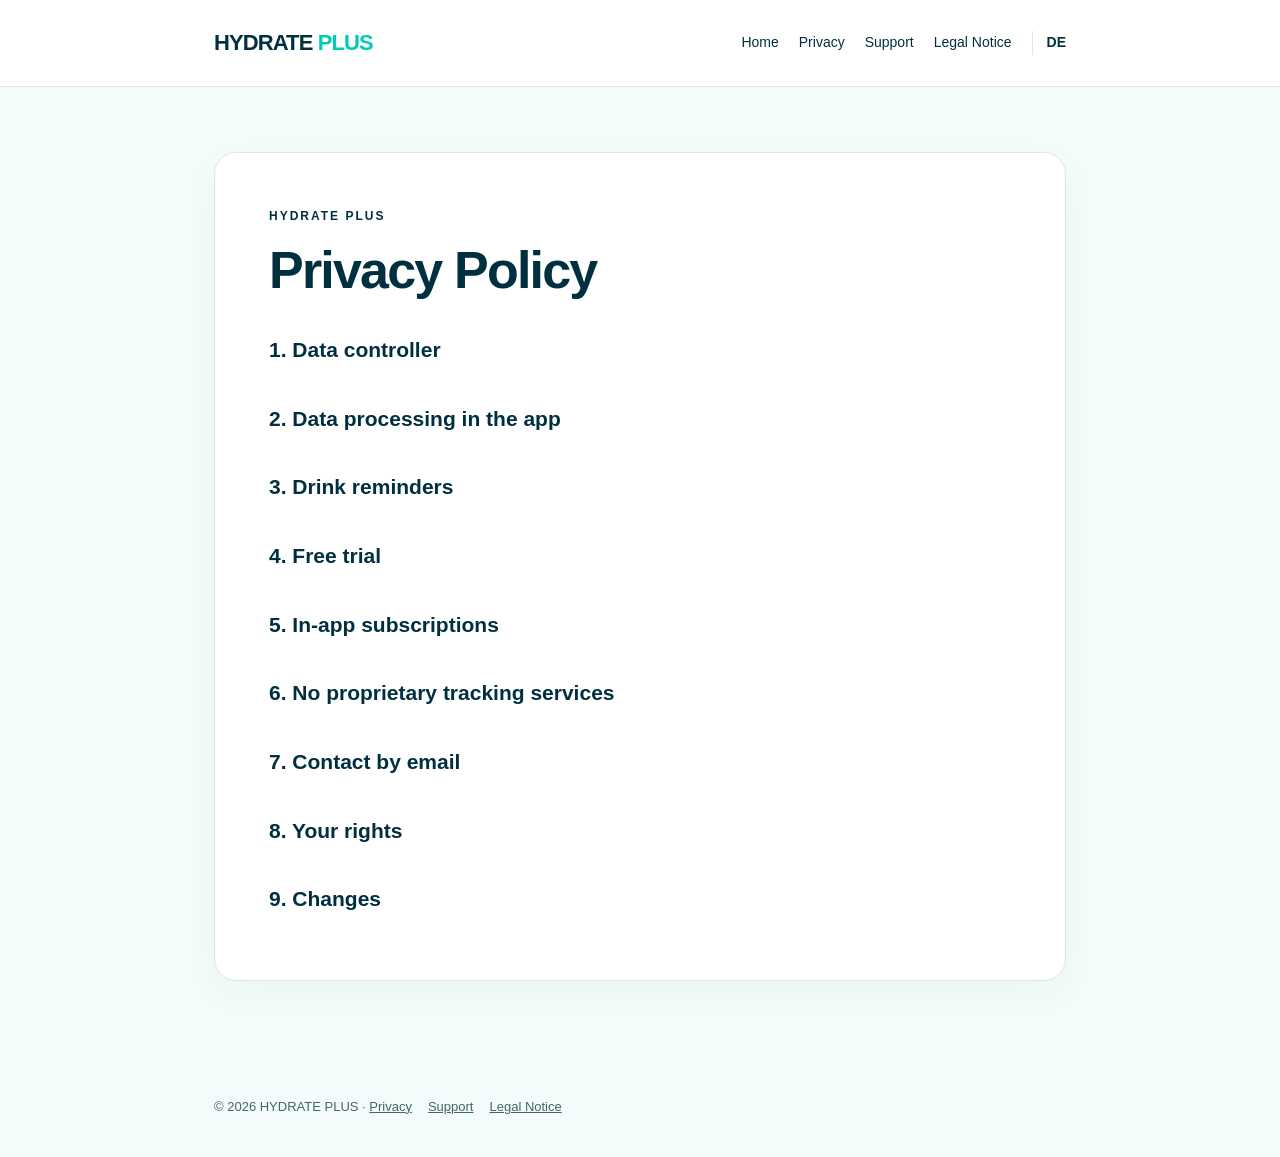
==== datenschutz-en.html @ d73ad5c0 "Add files via upload" ====
<!doctype html>
<!DOCTYPE html>

<!DOCTYPE html>

<html lang="en"><head><meta charset="utf-8"/><meta content="width=device-width,initial-scale=1" name="viewport"/><meta content="light" name="color-scheme"/><meta content="HYDRATE PLUS – Track your daily hydration." name="description"/><title>Privacy | HYDRATE PLUS</title><link href="style.css" rel="stylesheet"/></head><body><header><div class="wrap nav"><a class="brand" href="index-en.html">HYDRATE <span>PLUS</span></a><nav aria-label="Navigation"><a href="index-en.html">Home</a><a href="datenschutz-en.html">Privacy</a><a href="support-en.html">Support</a><a href="impressum-en.html">Legal Notice</a><a aria-label="Deutsch" class="language-switch" href="datenschutz.html">DE</a></nav></div></header><main><div class="wrap"><article class="card"><div class="eyebrow">HYDRATE PLUS</div><h1>Privacy Policy</h1><h2>1. Data controller</h2><h2>2. Data processing in the app</h2><h2>3. Drink reminders</h2><h2>4. Free trial</h2><h2>5. In-app subscriptions</h2><h2>6. No proprietary tracking services</h2><h2>7. Contact by email</h2><h2>8. Your rights</h2><h2>9. Changes</h2></article></div></main><footer><div class="wrap">© 2026 HYDRATE PLUS · <a href="datenschutz-en.html">Privacy</a><a href="support-en.html">Support</a><a href="impressum-en.html">Legal Notice</a></div></footer></body></html>
---- style.css ----
:root{--green:#003040;--orange:#00CDB8;--ink:#003040;--muted:#46656A;--bg:#F3FCFA;--line:#D6EBE8}*{box-sizing:border-box}body{margin:0;font-family:-apple-system,BlinkMacSystemFont,"Helvetica Neue",Arial,sans-serif;background:var(--bg);color:var(--ink);line-height:1.65}header{background:#fff;border-bottom:1px solid var(--line)}.wrap{max-width:900px;margin:auto;padding:0 24px}.nav{display:flex;justify-content:space-between;align-items:center;gap:18px;min-height:86px;flex-wrap:wrap}.brand{font-size:22px;font-weight:850;letter-spacing:-.9px;color:var(--green);text-decoration:none}.brand span{color:var(--orange)}nav{display:flex;gap:20px;flex-wrap:wrap}nav a{font-size:14px;color:var(--ink);text-decoration:none}nav a:hover{color:var(--green)}main{padding:65px 0 90px}.eyebrow{color:var(--green);text-transform:uppercase;font-size:12px;font-weight:800;letter-spacing:2px}.card{background:white;border:1px solid var(--line);border-radius:22px;padding:clamp(25px,5vw,54px);box-shadow:0 12px 35px #17312809}h1{font-size:clamp(34px,5vw,52px);line-height:1.12;letter-spacing:-1.8px;margin:14px 0 20px}h2{font-size:21px;margin:34px 0 9px}p,li{color:#36565C}strong{color:var(--ink)}.lead{font-size:19px}.accent{color:var(--orange)}a{color:var(--green)}.pill{display:inline-block;background:#D8FAF4;color:var(--green);padding:8px 14px;border-radius:999px;font-weight:750;font-size:13px}.button{display:inline-block;background:var(--green);color:white;text-decoration:none;padding:12px 21px;border-radius:12px;font-weight:700;margin-top:12px}.rule{height:1px;background:var(--line);margin:30px 0}footer{padding:25px 0 40px;color:var(--muted);font-size:13px}footer a{margin-right:16px;color:var(--muted)}.note{padding:18px;background:#E7FFFB;border-left:4px solid var(--orange);border-radius:8px} @media(max-width:600px){.nav{padding:18px 0}main{padding-top:30px}nav{gap:13px}}

/* HYDRATE PLUS: original project brand colors must be confirmed before launch. */

.language-switch{font-weight:800;border-left:1px solid var(--line);padding-left:14px}
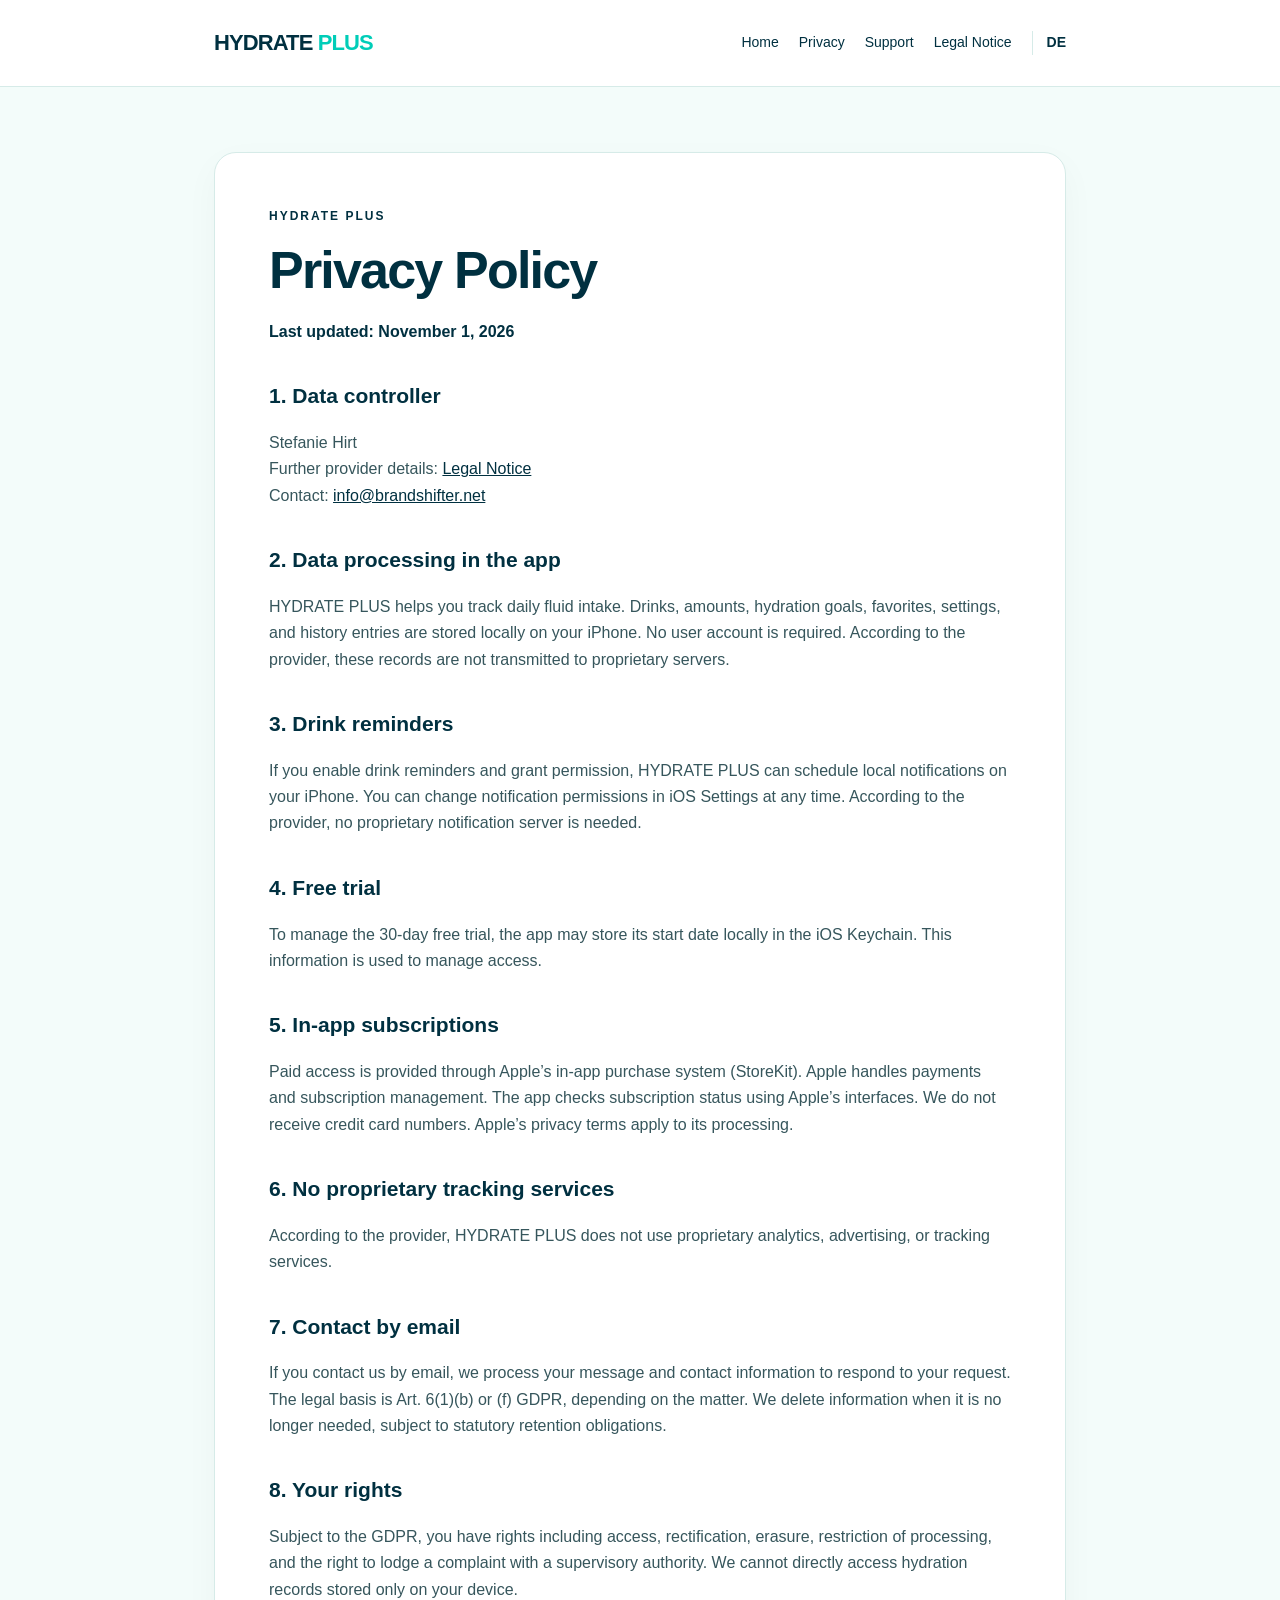
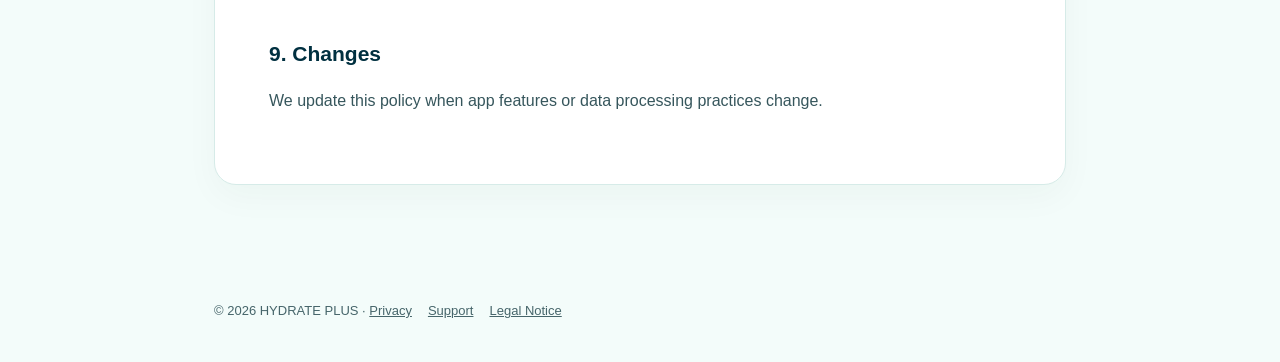
==== commit dd68d220: "Add files via upload" ====
--- a/datenschutz-en.html
+++ b/datenschutz-en.html
@@ -1,6 +1,2 @@
 <!doctype html>
-<!DOCTYPE html>
-
-<!DOCTYPE html>
-
-<html lang="en"><head><meta charset="utf-8"/><meta content="width=device-width,initial-scale=1" name="viewport"/><meta content="light" name="color-scheme"/><meta content="HYDRATE PLUS – Track your daily hydration." name="description"/><title>Privacy | HYDRATE PLUS</title><link href="style.css" rel="stylesheet"/></head><body><header><div class="wrap nav"><a class="brand" href="index-en.html">HYDRATE <span>PLUS</span></a><nav aria-label="Navigation"><a href="index-en.html">Home</a><a href="datenschutz-en.html">Privacy</a><a href="support-en.html">Support</a><a href="impressum-en.html">Legal Notice</a><a aria-label="Deutsch" class="language-switch" href="datenschutz.html">DE</a></nav></div></header><main><div class="wrap"><article class="card"><div class="eyebrow">HYDRATE PLUS</div><h1>Privacy Policy</h1><h2>1. Data controller</h2><h2>2. Data processing in the app</h2><h2>3. Drink reminders</h2><h2>4. Free trial</h2><h2>5. In-app subscriptions</h2><h2>6. No proprietary tracking services</h2><h2>7. Contact by email</h2><h2>8. Your rights</h2><h2>9. Changes</h2></article></div></main><footer><div class="wrap">© 2026 HYDRATE PLUS · <a href="datenschutz-en.html">Privacy</a><a href="support-en.html">Support</a><a href="impressum-en.html">Legal Notice</a></div></footer></body></html>+<html lang="en"><head><meta charset="utf-8"/><meta content="width=device-width,initial-scale=1" name="viewport"/><meta content="light" name="color-scheme"/><meta content="HYDRATE PLUS – Track your daily hydration." name="description"/><title>Privacy | HYDRATE PLUS</title><link href="style.css" rel="stylesheet"/></head><body><header><div class="wrap nav"><a class="brand" href="index-en.html">HYDRATE <span>PLUS</span></a><nav aria-label="Navigation"><a href="index-en.html">Home</a><a href="datenschutz-en.html">Privacy</a><a href="support-en.html">Support</a><a href="impressum-en.html">Legal Notice</a><a aria-label="Deutsch" class="language-switch" href="datenschutz.html">DE</a></nav></div></header><main><div class="wrap"><article class="card"><div class="eyebrow">HYDRATE PLUS</div><h1>Privacy Policy</h1><p><strong>Last updated: November 1, 2026</strong></p><h2>1. Data controller</h2><p>Stefanie Hirt<br/>Further provider details: <a href="impressum-en.html">Legal Notice</a><br/>Contact: <a href="mailto:info@brandshifter.net">info@brandshifter.net</a></p><h2>2. Data processing in the app</h2><p>HYDRATE PLUS helps you track daily fluid intake. Drinks, amounts, hydration goals, favorites, settings, and history entries are stored locally on your iPhone. No user account is required. According to the provider, these records are not transmitted to proprietary servers.</p><h2>3. Drink reminders</h2><p>If you enable drink reminders and grant permission, HYDRATE PLUS can schedule local notifications on your iPhone. You can change notification permissions in iOS Settings at any time. According to the provider, no proprietary notification server is needed.</p><h2>4. Free trial</h2><p>To manage the 30-day free trial, the app may store its start date locally in the iOS Keychain. This information is used to manage access.</p><h2>5. In-app subscriptions</h2><p>Paid access is provided through Apple’s in-app purchase system (StoreKit). Apple handles payments and subscription management. The app checks subscription status using Apple’s interfaces. We do not receive credit card numbers. Apple’s privacy terms apply to its processing.</p><h2>6. No proprietary tracking services</h2><p>According to the provider, HYDRATE PLUS does not use proprietary analytics, advertising, or tracking services.</p><h2>7. Contact by email</h2><p>If you contact us by email, we process your message and contact information to respond to your request. The legal basis is Art. 6(1)(b) or (f) GDPR, depending on the matter. We delete information when it is no longer needed, subject to statutory retention obligations.</p><h2>8. Your rights</h2><p>Subject to the GDPR, you have rights including access, rectification, erasure, restriction of processing, and the right to lodge a complaint with a supervisory authority. We cannot directly access hydration records stored only on your device.</p><h2>9. Changes</h2><p>We update this policy when app features or data processing practices change.</p></article></div></main><footer><div class="wrap">© 2026 HYDRATE PLUS · <a href="datenschutz-en.html">Privacy</a><a href="support-en.html">Support</a><a href="impressum-en.html">Legal Notice</a></div></footer></body></html>
